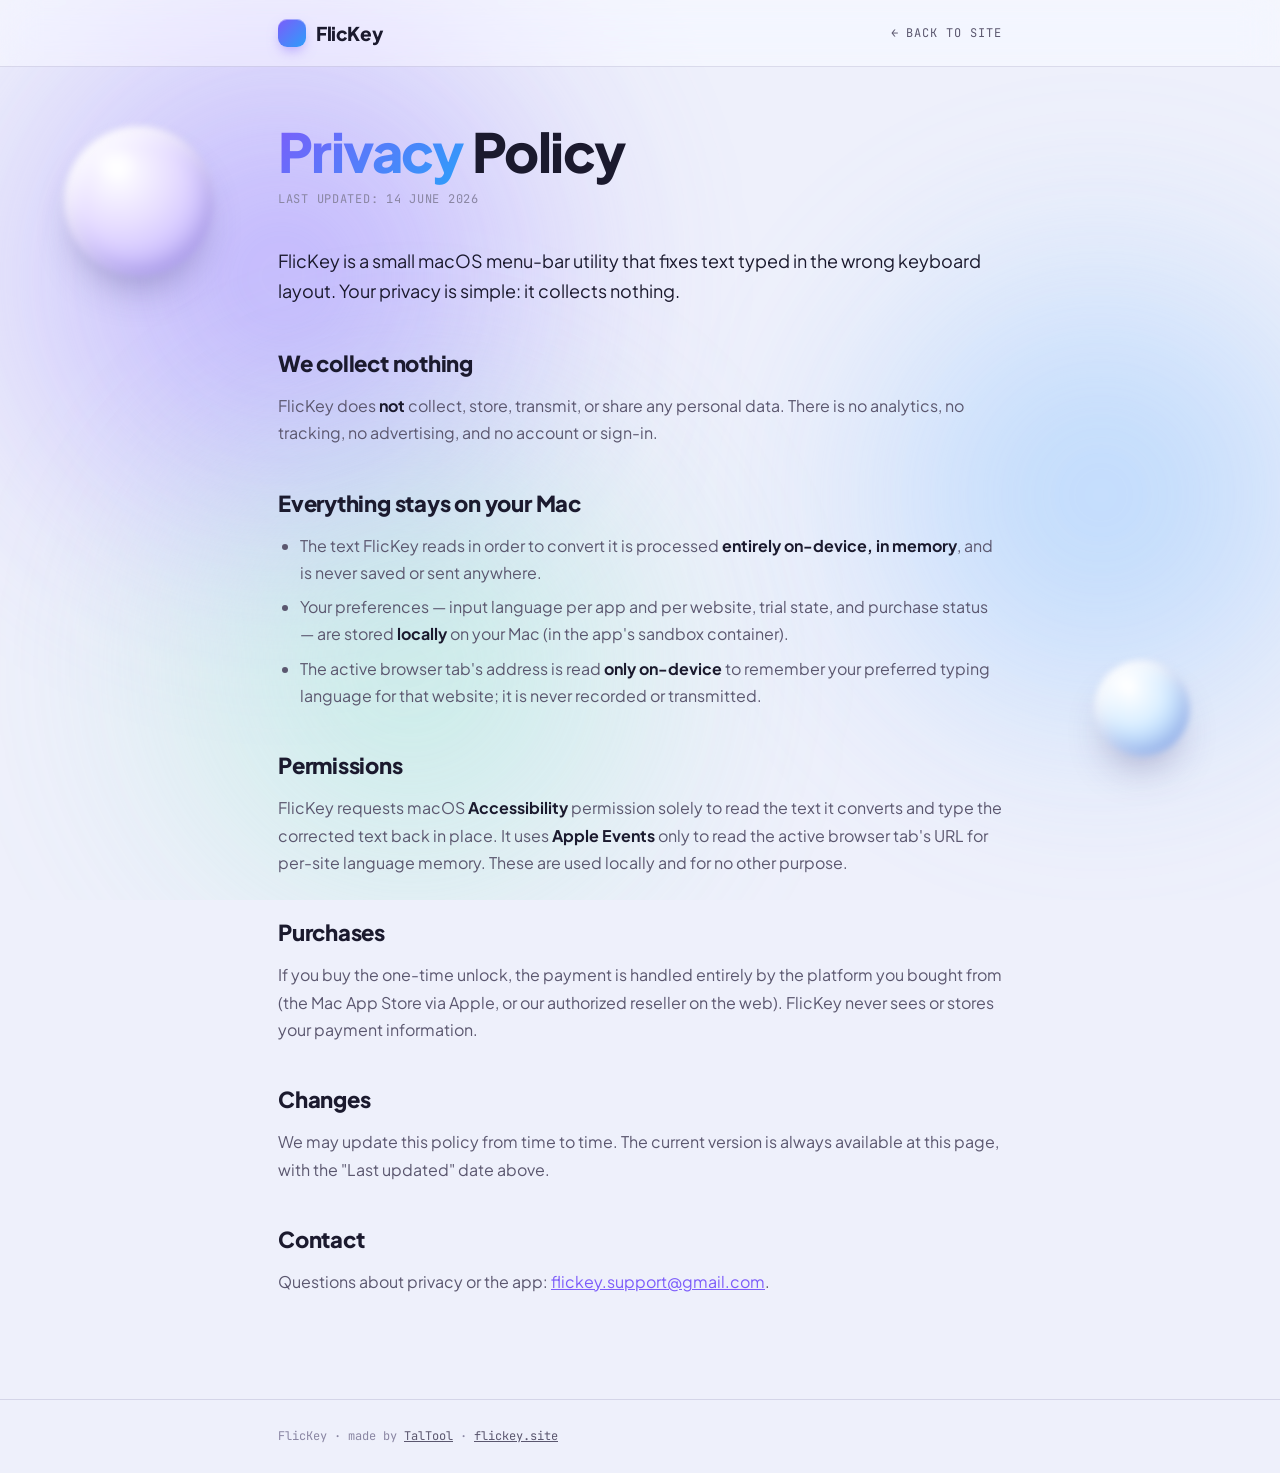
==== privacy.html @ 71493878 "Website: nav/anchor fixes, footer link, not-a-keylogger note - Fix nav: "Try it" -> #autoswitch (was" ====
<!DOCTYPE html>
<html lang="en">
<head>
<meta charset="UTF-8" />
<meta name="viewport" content="width=device-width, initial-scale=1.0" />
<title>FlicKey · Privacy Policy</title>
<meta name="description" content="Privacy policy for FlicKey, a macOS menu-bar utility. It collects no data — everything stays on your Mac." />
<meta name="robots" content="all" />
<link rel="icon" href="/favicon.ico" sizes="any" />
<link rel="icon" href="/favicon.svg" type="image/svg+xml" />
<link rel="apple-touch-icon" href="/apple-touch-icon.png" />
<meta name="theme-color" content="#EEF0FB" />
<link rel="preconnect" href="https://fonts.googleapis.com" />
<link rel="preconnect" href="https://fonts.gstatic.com" crossorigin />
<link href="https://fonts.googleapis.com/css2?family=Plus+Jakarta+Sans:wght@400;500;600;700;800&family=JetBrains+Mono:wght@500;600&display=swap" rel="stylesheet" />
<style>
  :root{
    --bg:#EEF0FB;--ink:#1B1A2E;--ink-soft:#5b576f;--ink-faint:#8a86a3;
    --g1:#7C5CFA;--g2:#2D9EFA;--grad:linear-gradient(135deg,var(--g1),var(--g2));
    --line:rgba(60,55,120,.14);
    --sans:'Plus Jakarta Sans',sans-serif;--mono:'JetBrains Mono',monospace;
    --glass:rgba(255,255,255,.42);
    --glass-fx:blur(16px) saturate(180%);
    --glass-shadow:inset 0 1.5px 1px rgba(255,255,255,.9),inset 0 -18px 30px -26px rgba(72,48,150,.35),0 26px 50px -26px rgba(60,55,120,.45);
  }
  *{box-sizing:border-box;margin:0;padding:0}
  html{background:var(--bg)}
  body{background:transparent;color:var(--ink);font-family:var(--sans);line-height:1.7;font-size:16px;-webkit-font-smoothing:antialiased;overflow-x:hidden;position:relative}
  /* fixed, out-of-focus colour field (matches the site) */
  .aurora{position:fixed;inset:0;z-index:-2;overflow:hidden;pointer-events:none}
  .aurora span{position:absolute;border-radius:50%;filter:blur(80px)}
  .aurora .a1{width:60vw;height:60vw;top:-12vh;left:-8vw;background:radial-gradient(circle,rgba(168,150,255,.9),transparent 68%);opacity:.85}
  .aurora .a2{width:52vw;height:52vw;top:18vh;right:-12vw;background:radial-gradient(circle,rgba(140,196,255,.85),transparent 68%);opacity:.7}
  .aurora .a3{width:56vw;height:56vw;bottom:-14vh;left:4vw;background:radial-gradient(circle,rgba(150,232,205,.8),transparent 68%);opacity:.6}
  .orb{position:fixed;border-radius:50%;pointer-events:none;z-index:-1;filter:blur(3px);
    box-shadow:inset -7px -10px 20px rgba(108,98,178,.3),inset 8px 10px 18px rgba(255,255,255,.85),0 24px 42px -16px rgba(60,55,120,.4)}
  .orb::after{content:"";position:absolute;top:14%;left:19%;width:30%;height:23%;border-radius:50%;background:radial-gradient(closest-side,rgba(255,255,255,.95),rgba(255,255,255,0))}
  .orb.a{width:150px;height:150px;background:radial-gradient(circle at 36% 30%,#fff,#e7deff 38%,#b3a0ff);top:14vh;left:5vw}
  .orb.b{width:96px;height:96px;background:radial-gradient(circle at 36% 30%,#fff,#dcefff 38%,#8fc6ff);bottom:16vh;right:7vw}
  ::selection{background:var(--g1);color:#fff}
  a{color:var(--g1)}a:hover{color:#5b3fe0}
  .wrap{max-width:780px;margin:0 auto;padding:0 28px;position:relative;z-index:1}

  header{position:sticky;top:0;z-index:5;background:rgba(255,255,255,.4);-webkit-backdrop-filter:blur(18px) saturate(180%);backdrop-filter:blur(18px) saturate(180%);border-bottom:1px solid var(--line)}
  .nav{display:flex;align-items:center;justify-content:space-between;height:66px}
  .brand{display:flex;align-items:center;gap:10px;font-weight:800;font-size:19px;letter-spacing:-.02em;color:var(--ink);text-decoration:none}
  .brand .mark{width:28px;height:28px;border-radius:9px;background:var(--grad);box-shadow:0 6px 14px -4px rgba(124,92,250,.6),inset 0 1px 0 rgba(255,255,255,.4)}
  .nav a.back{font-family:var(--mono);font-size:12px;letter-spacing:.08em;text-transform:uppercase;color:var(--ink-soft);text-decoration:none}
  .nav a.back:hover{color:var(--ink)}
  main{padding:56px 0 90px}
  h1{font-weight:800;font-size:clamp(34px,6vw,54px);line-height:1.04;letter-spacing:-.03em;margin-bottom:10px}
  h1 .grad{background:var(--grad);-webkit-background-clip:text;background-clip:text;color:transparent}
  .updated{font-family:var(--mono);font-size:12px;letter-spacing:.06em;text-transform:uppercase;color:var(--ink-faint);margin-bottom:36px}
  h2{font-weight:800;font-size:22px;margin:38px 0 10px;letter-spacing:-.01em}
  p{color:var(--ink-soft);margin-bottom:14px}
  ul{margin:0 0 14px 22px;color:var(--ink-soft)}
  li{margin-bottom:7px}
  b{font-weight:700;color:var(--ink)}
  .lead{font-size:18px;color:var(--ink);margin-bottom:8px}
  .box{position:relative;isolation:isolate;background:var(--glass);-webkit-backdrop-filter:var(--glass-fx);backdrop-filter:var(--glass-fx);
    border-radius:20px;padding:20px 22px;margin:22px 0;box-shadow:var(--glass-shadow)}
  .box::after{content:"";position:absolute;inset:0;border-radius:inherit;pointer-events:none;padding:1.5px;
    background:linear-gradient(135deg,rgba(255,255,255,1),rgba(255,255,255,.2) 24%,rgba(255,255,255,0) 48%,rgba(255,255,255,.24) 72%,rgba(255,255,255,.95)) border-box;
    -webkit-mask:linear-gradient(#000 0 0) content-box,linear-gradient(#000 0 0);-webkit-mask-composite:xor;
            mask:linear-gradient(#000 0 0) content-box,linear-gradient(#000 0 0);mask-composite:exclude}
  .box h3{font-weight:800;font-size:18px;margin-bottom:6px;color:var(--ink)}
  .price{background:var(--grad);-webkit-background-clip:text;background-clip:text;color:transparent;font-weight:800}
  code{font-family:var(--mono);font-size:13px;background:rgba(255,255,255,.5);border:1px solid var(--line);padding:1px 6px;border-radius:6px;color:var(--ink)}
  .note{font-size:13px;color:var(--ink-faint);font-style:italic}
  footer{border-top:1px solid var(--line);padding:26px 0;font-family:var(--mono);font-size:12px;color:var(--ink-faint)}
  footer a{color:var(--ink-soft)}
</style>
</head>
<body>

<div class="aurora" aria-hidden="true"><span class="a1"></span><span class="a2"></span><span class="a3"></span></div>
<div class="orb a"></div><div class="orb b"></div>

<header>
  <div class="wrap nav">
    <a class="brand" href="/"><span class="mark"></span>FlicKey</a>
    <a class="back" href="/">← Back to site</a>
  </div>
</header>

<main>
<div class="wrap">
  <h1><span class="grad">Privacy</span> Policy</h1>
  <div class="updated">Last updated: 14 June 2026</div>

  <p class="lead">FlicKey is a small macOS menu-bar utility that fixes text typed in the wrong keyboard layout. Your privacy is simple: it collects nothing.</p>

  <h2>We collect nothing</h2>
  <p>FlicKey does <b>not</b> collect, store, transmit, or share any personal data. There is no analytics, no tracking, no advertising, and no account or sign-in.</p>

  <h2>Everything stays on your Mac</h2>
  <ul>
    <li>The text FlicKey reads in order to convert it is processed <b>entirely on-device, in memory</b>, and is never saved or sent anywhere.</li>
    <li>Your preferences — input language per app and per website, trial state, and purchase status — are stored <b>locally</b> on your Mac (in the app's sandbox container).</li>
    <li>The active browser tab's address is read <b>only on-device</b> to remember your preferred typing language for that website; it is never recorded or transmitted.</li>
  </ul>

  <h2>Permissions</h2>
  <p>FlicKey requests macOS <b>Accessibility</b> permission solely to read the text it converts and type the corrected text back in place. It uses <b>Apple Events</b> only to read the active browser tab's URL for per-site language memory. These are used locally and for no other purpose.</p>

  <h2>Purchases</h2>
  <p>If you buy the one-time unlock, the payment is handled entirely by the platform you bought from (the Mac App Store via Apple, or our authorized reseller on the web). FlicKey never sees or stores your payment information.</p>

  <h2>Changes</h2>
  <p>We may update this policy from time to time. The current version is always available at this page, with the "Last updated" date above.</p>

  <h2>Contact</h2>
  <p>Questions about privacy or the app: <a href="mailto:flickey.support@gmail.com">flickey.support@gmail.com</a>.</p>
</div>
</main>

<footer>
  <div class="wrap">FlicKey · made by <a href="https://taltools.site">TalTool</a> · <a href="/">flickey.site</a></div>
</footer>
</body>
</html>
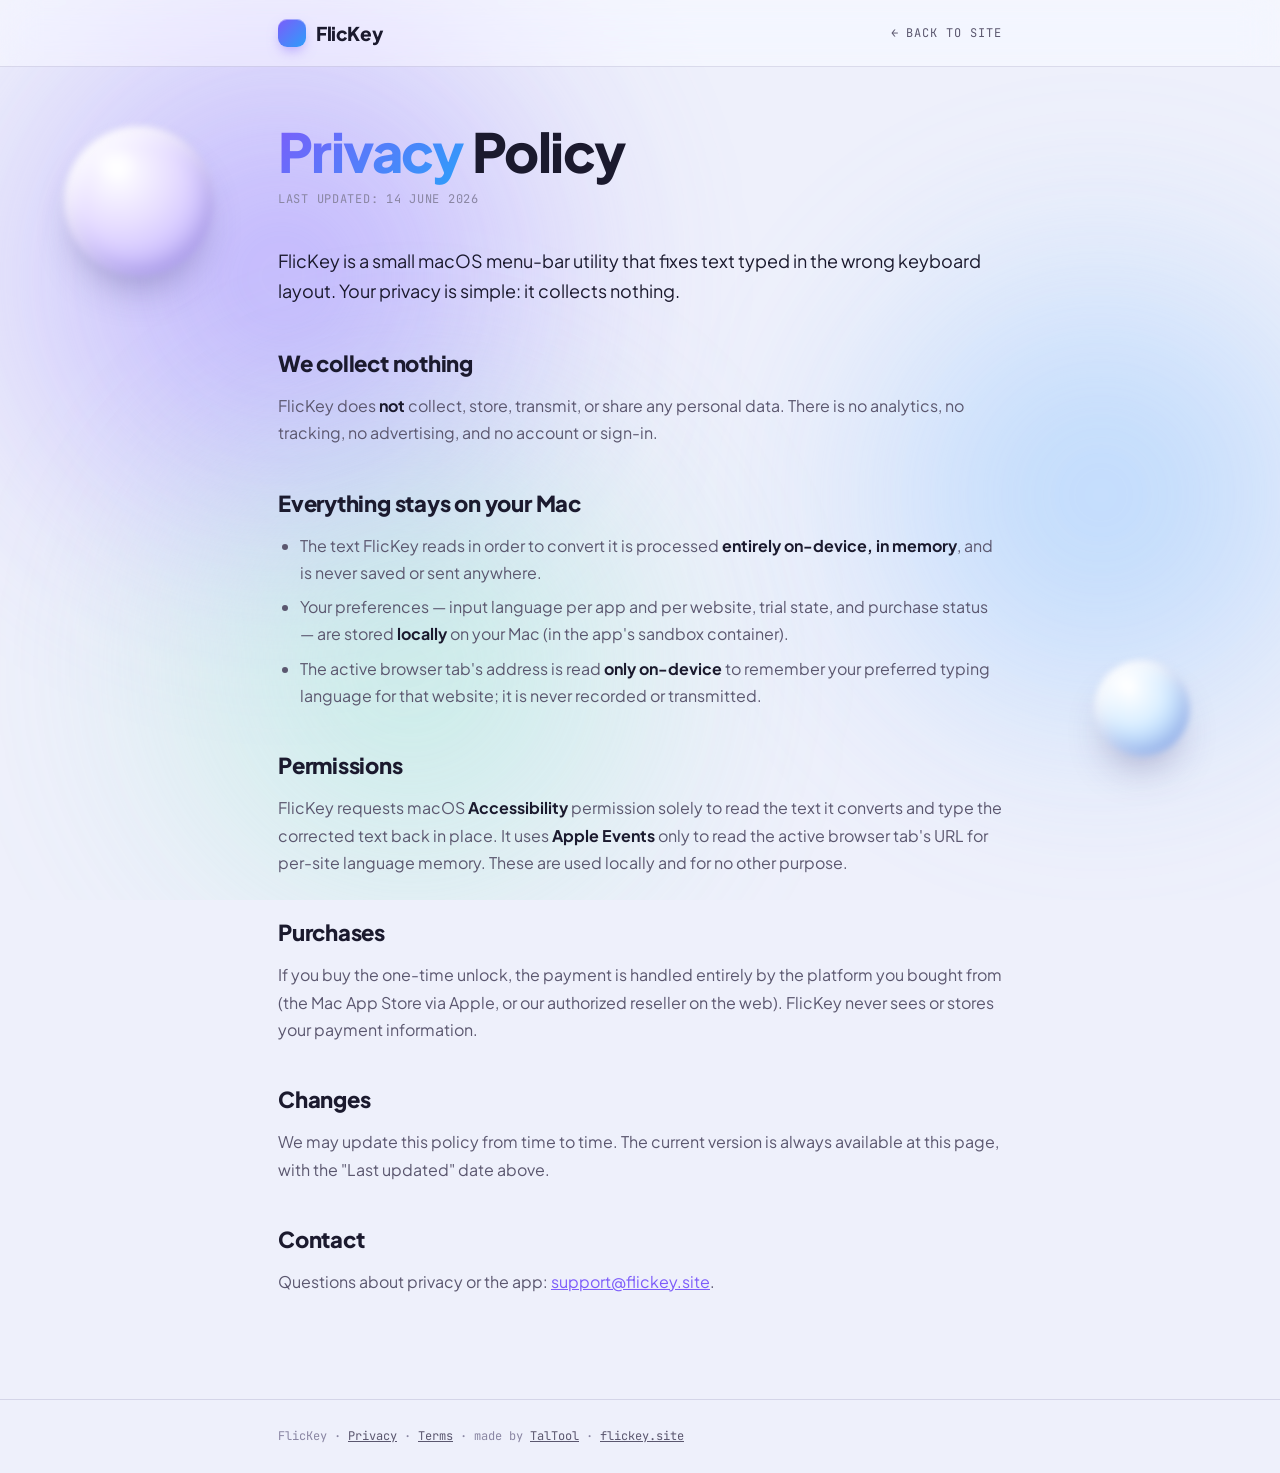
==== commit 76a00161: "Say "source available", surface the legal pages, drop the section numbering Launch prep for HN / Pro" ====
--- a/privacy.html
+++ b/privacy.html
@@ -110,12 +110,12 @@
   <p>We may update this policy from time to time. The current version is always available at this page, with the "Last updated" date above.</p>
 
   <h2>Contact</h2>
-  <p>Questions about privacy or the app: <a href="mailto:flickey.support@gmail.com">flickey.support@gmail.com</a>.</p>
+  <p>Questions about privacy or the app: <a href="mailto:support@flickey.site">support@flickey.site</a>.</p>
 </div>
 </main>
 
 <footer>
-  <div class="wrap">FlicKey · made by <a href="https://taltools.site">TalTool</a> · <a href="/">flickey.site</a></div>
+  <div class="wrap">FlicKey · <a href="privacy.html">Privacy</a> · <a href="terms.html">Terms</a> · made by <a href="https://taltools.site">TalTool</a> · <a href="/">flickey.site</a></div>
 </footer>
 </body>
 </html>
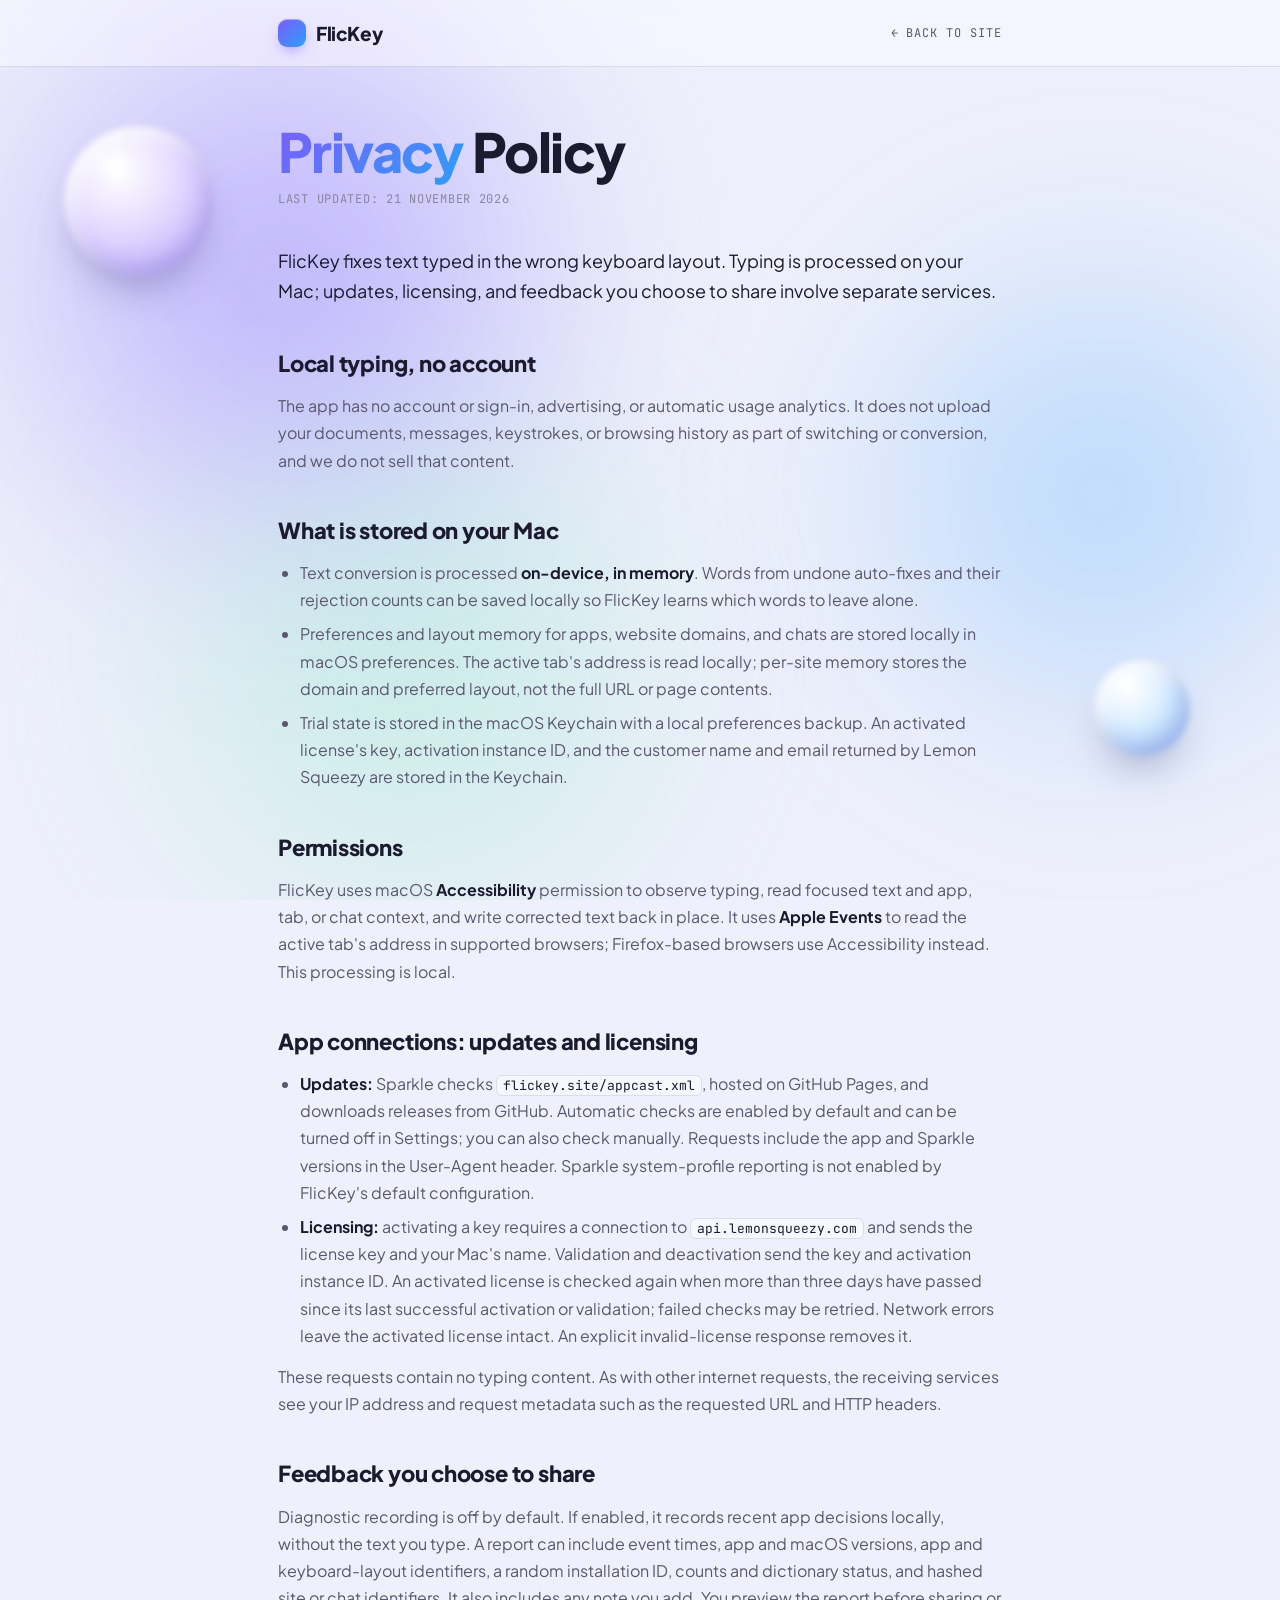
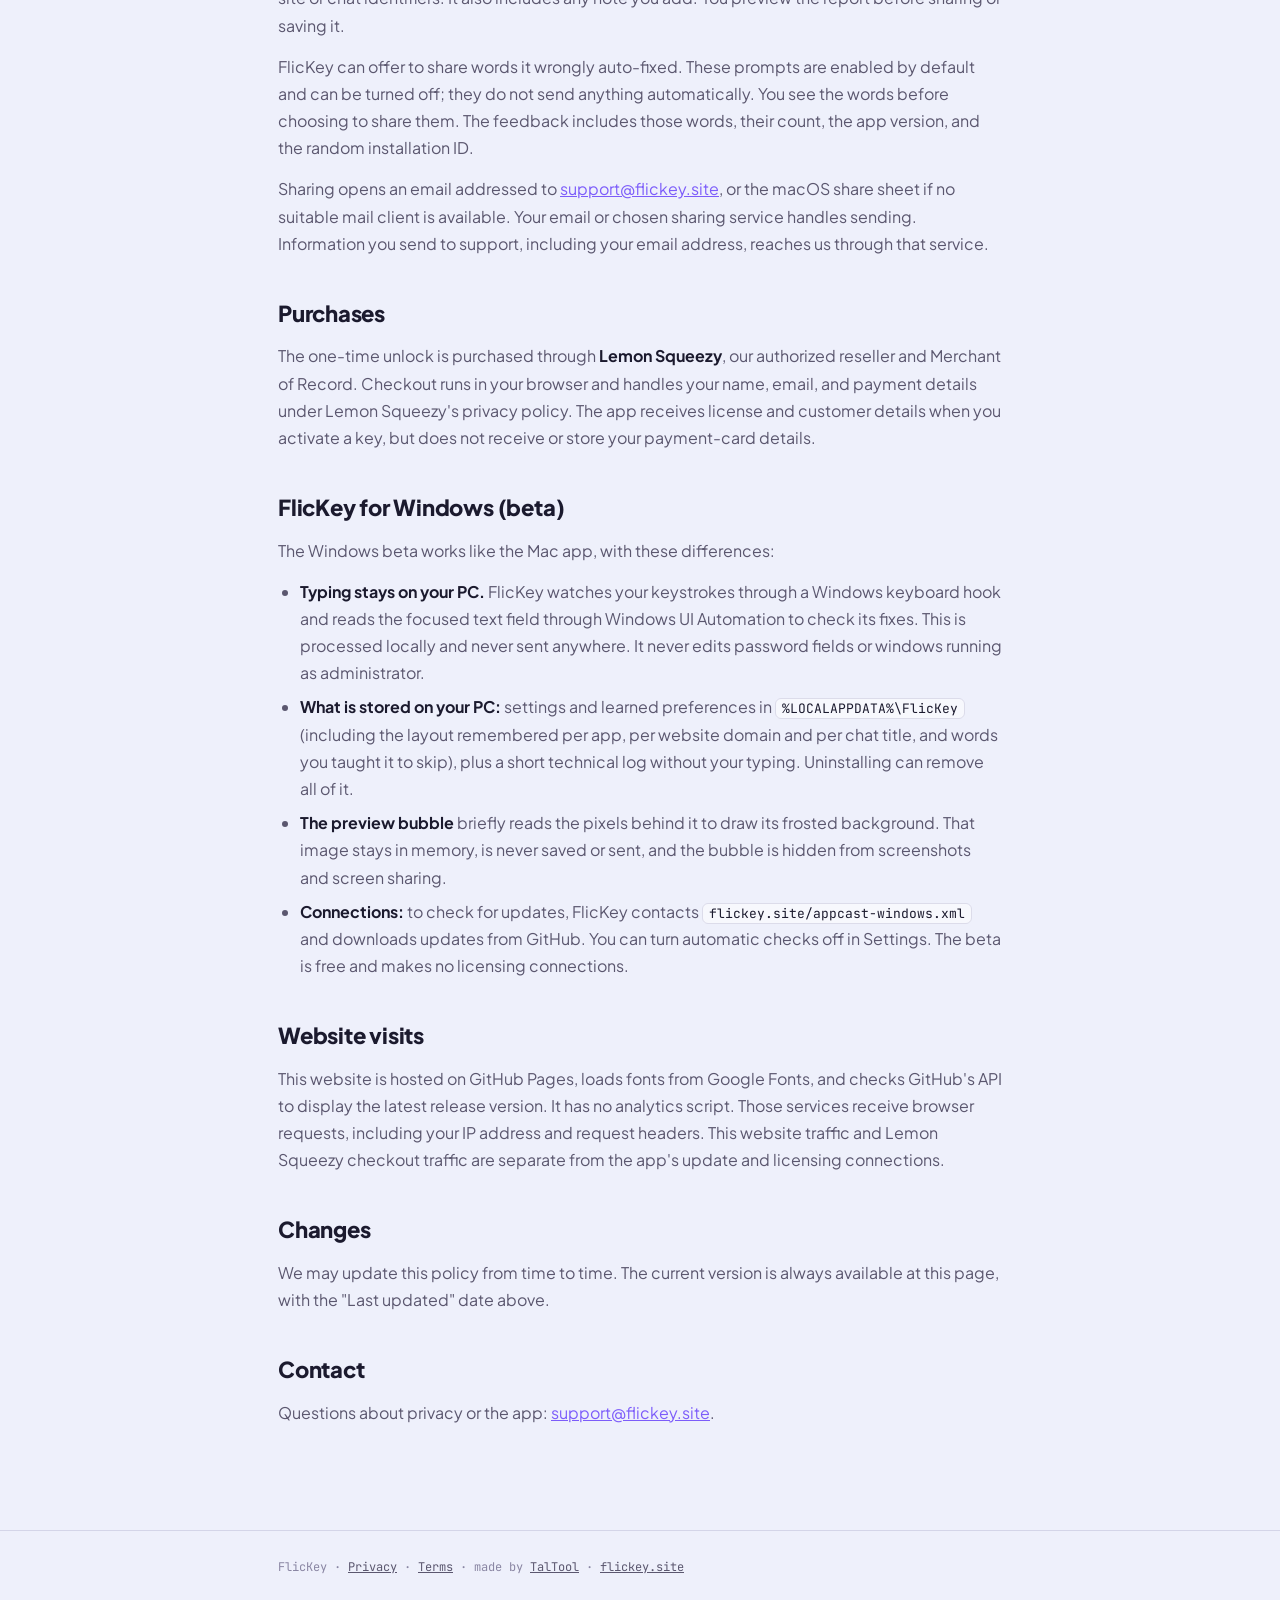
==== commit a82cf3c6: "FlicKey for Windows beta: download button, Windows privacy and terms, update feed; Mac copy correcti" ====
--- a/privacy.html
+++ b/privacy.html
@@ -4,7 +4,7 @@
 <meta charset="UTF-8" />
 <meta name="viewport" content="width=device-width, initial-scale=1.0" />
 <title>FlicKey · Privacy Policy</title>
-<meta name="description" content="Privacy policy for FlicKey, a macOS menu-bar utility. It collects no data — everything stays on your Mac." />
+<meta name="description" content="How FlicKey processes typing locally, stores preferences, connects for updates and licensing, and handles voluntary feedback, website visits, and purchases." />
 <meta name="robots" content="all" />
 <link rel="icon" href="/favicon.ico" sizes="any" />
 <link rel="icon" href="/favicon.svg" type="image/svg+xml" />
@@ -86,25 +86,49 @@
 <main>
 <div class="wrap">
   <h1><span class="grad">Privacy</span> Policy</h1>
-  <div class="updated">Last updated: 14 June 2026</div>
+  <div class="updated">Last updated: 21 November 2026</div>
 
-  <p class="lead">FlicKey is a small macOS menu-bar utility that fixes text typed in the wrong keyboard layout. Your privacy is simple: it collects nothing.</p>
+  <p class="lead">FlicKey fixes text typed in the wrong keyboard layout. Typing is processed on your Mac; updates, licensing, and feedback you choose to share involve separate services.</p>
 
-  <h2>We collect nothing</h2>
-  <p>FlicKey does <b>not</b> collect, store, transmit, or share any personal data. There is no analytics, no tracking, no advertising, and no account or sign-in.</p>
+  <h2>Local typing, no account</h2>
+  <p>The app has no account or sign-in, advertising, or automatic usage analytics. It does not upload your documents, messages, keystrokes, or browsing history as part of switching or conversion, and we do not sell that content.</p>
 
-  <h2>Everything stays on your Mac</h2>
+  <h2>What is stored on your Mac</h2>
   <ul>
-    <li>The text FlicKey reads in order to convert it is processed <b>entirely on-device, in memory</b>, and is never saved or sent anywhere.</li>
-    <li>Your preferences — input language per app and per website, trial state, and purchase status — are stored <b>locally</b> on your Mac (in the app's sandbox container).</li>
-    <li>The active browser tab's address is read <b>only on-device</b> to remember your preferred typing language for that website; it is never recorded or transmitted.</li>
+    <li>Text conversion is processed <b>on-device, in memory</b>. Words from undone auto-fixes and their rejection counts can be saved locally so FlicKey learns which words to leave alone.</li>
+    <li>Preferences and layout memory for apps, website domains, and chats are stored locally in macOS preferences. The active tab's address is read locally; per-site memory stores the domain and preferred layout, not the full URL or page contents.</li>
+    <li>Trial state is stored in the macOS Keychain with a local preferences backup. An activated license's key, activation instance ID, and the customer name and email returned by Lemon Squeezy are stored in the Keychain.</li>
   </ul>
 
   <h2>Permissions</h2>
-  <p>FlicKey requests macOS <b>Accessibility</b> permission solely to read the text it converts and type the corrected text back in place. It uses <b>Apple Events</b> only to read the active browser tab's URL for per-site language memory. These are used locally and for no other purpose.</p>
+  <p>FlicKey uses macOS <b>Accessibility</b> permission to observe typing, read focused text and app, tab, or chat context, and write corrected text back in place. It uses <b>Apple Events</b> to read the active tab's address in supported browsers; Firefox-based browsers use Accessibility instead. This processing is local.</p>
+
+  <h2>App connections: updates and licensing</h2>
+  <ul>
+    <li><b>Updates:</b> Sparkle checks <code>flickey.site/appcast.xml</code>, hosted on GitHub Pages, and downloads releases from GitHub. Automatic checks are enabled by default and can be turned off in Settings; you can also check manually. Requests include the app and Sparkle versions in the User-Agent header. Sparkle system-profile reporting is not enabled by FlicKey's default configuration.</li>
+    <li><b>Licensing:</b> activating a key requires a connection to <code>api.lemonsqueezy.com</code> and sends the license key and your Mac's name. Validation and deactivation send the key and activation instance ID. An activated license is checked again when more than three days have passed since its last successful activation or validation; failed checks may be retried. Network errors leave the activated license intact. An explicit invalid-license response removes it.</li>
+  </ul>
+  <p>These requests contain no typing content. As with other internet requests, the receiving services see your IP address and request metadata such as the requested URL and HTTP headers.</p>
+
+  <h2>Feedback you choose to share</h2>
+  <p>Diagnostic recording is off by default. If enabled, it records recent app decisions locally, without the text you type. A report can include event times, app and macOS versions, app and keyboard-layout identifiers, a random installation ID, counts and dictionary status, and hashed site or chat identifiers. It also includes any note you add. You preview the report before sharing or saving it.</p>
+  <p>FlicKey can offer to share words it wrongly auto-fixed. These prompts are enabled by default and can be turned off; they do not send anything automatically. You see the words before choosing to share them. The feedback includes those words, their count, the app version, and the random installation ID.</p>
+  <p>Sharing opens an email addressed to <a href="mailto:support@flickey.site">support@flickey.site</a>, or the macOS share sheet if no suitable mail client is available. Your email or chosen sharing service handles sending. Information you send to support, including your email address, reaches us through that service.</p>
 
   <h2>Purchases</h2>
-  <p>If you buy the one-time unlock, the payment is handled entirely by the platform you bought from (the Mac App Store via Apple, or our authorized reseller on the web). FlicKey never sees or stores your payment information.</p>
+  <p>The one-time unlock is purchased through <b>Lemon Squeezy</b>, our authorized reseller and Merchant of Record. Checkout runs in your browser and handles your name, email, and payment details under Lemon Squeezy's privacy policy. The app receives license and customer details when you activate a key, but does not receive or store your payment-card details.</p>
+
+  <h2>FlicKey for Windows (beta)</h2>
+  <p>The Windows beta works like the Mac app, with these differences:</p>
+  <ul>
+    <li><b>Typing stays on your PC.</b> FlicKey watches your keystrokes through a Windows keyboard hook and reads the focused text field through Windows UI Automation to check its fixes. This is processed locally and never sent anywhere. It never edits password fields or windows running as administrator.</li>
+    <li><b>What is stored on your PC:</b> settings and learned preferences in <code>%LOCALAPPDATA%\FlicKey</code> (including the layout remembered per app, per website domain and per chat title, and words you taught it to skip), plus a short technical log without your typing. Uninstalling can remove all of it.</li>
+    <li><b>The preview bubble</b> briefly reads the pixels behind it to draw its frosted background. That image stays in memory, is never saved or sent, and the bubble is hidden from screenshots and screen sharing.</li>
+    <li><b>Connections:</b> to check for updates, FlicKey contacts <code>flickey.site/appcast-windows.xml</code> and downloads updates from GitHub. You can turn automatic checks off in Settings. The beta is free and makes no licensing connections.</li>
+  </ul>
+
+  <h2>Website visits</h2>
+  <p>This website is hosted on GitHub Pages, loads fonts from Google Fonts, and checks GitHub's API to display the latest release version. It has no analytics script. Those services receive browser requests, including your IP address and request headers. This website traffic and Lemon Squeezy checkout traffic are separate from the app's update and licensing connections.</p>
 
   <h2>Changes</h2>
   <p>We may update this policy from time to time. The current version is always available at this page, with the "Last updated" date above.</p>
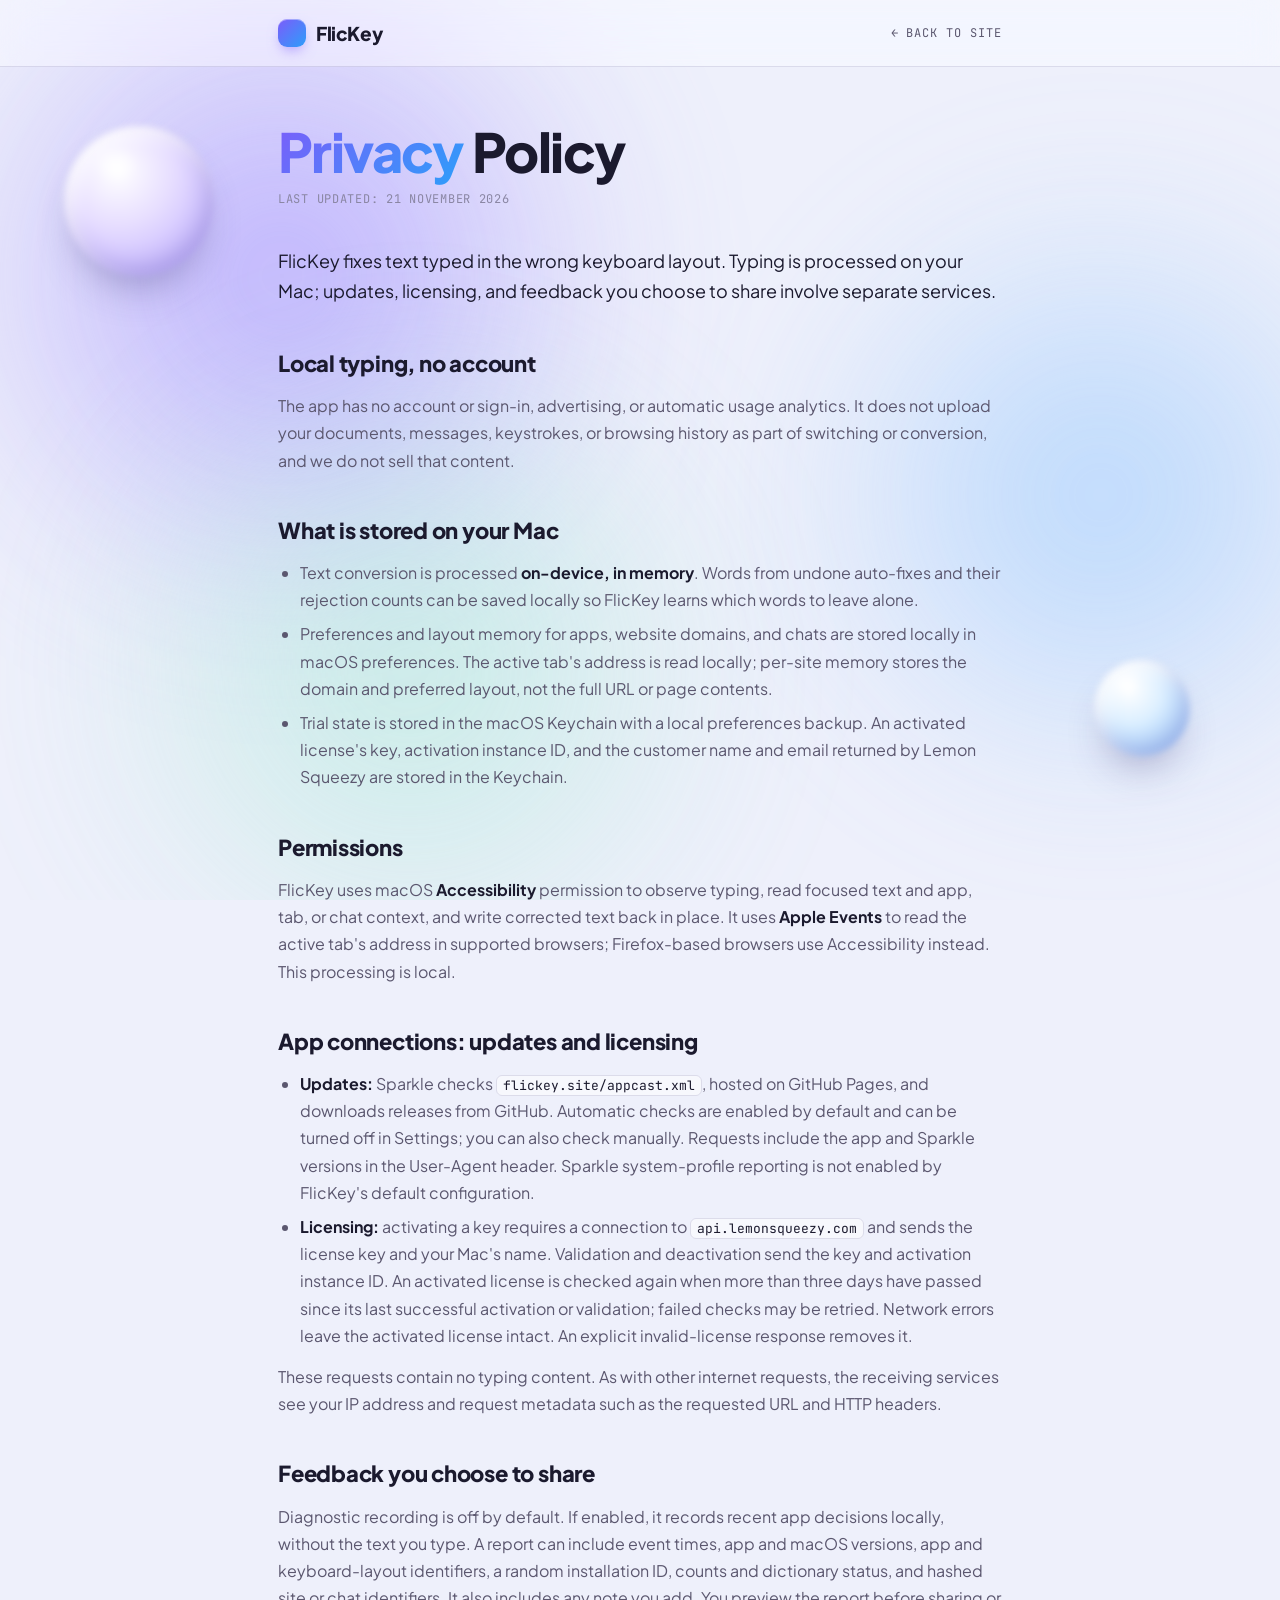
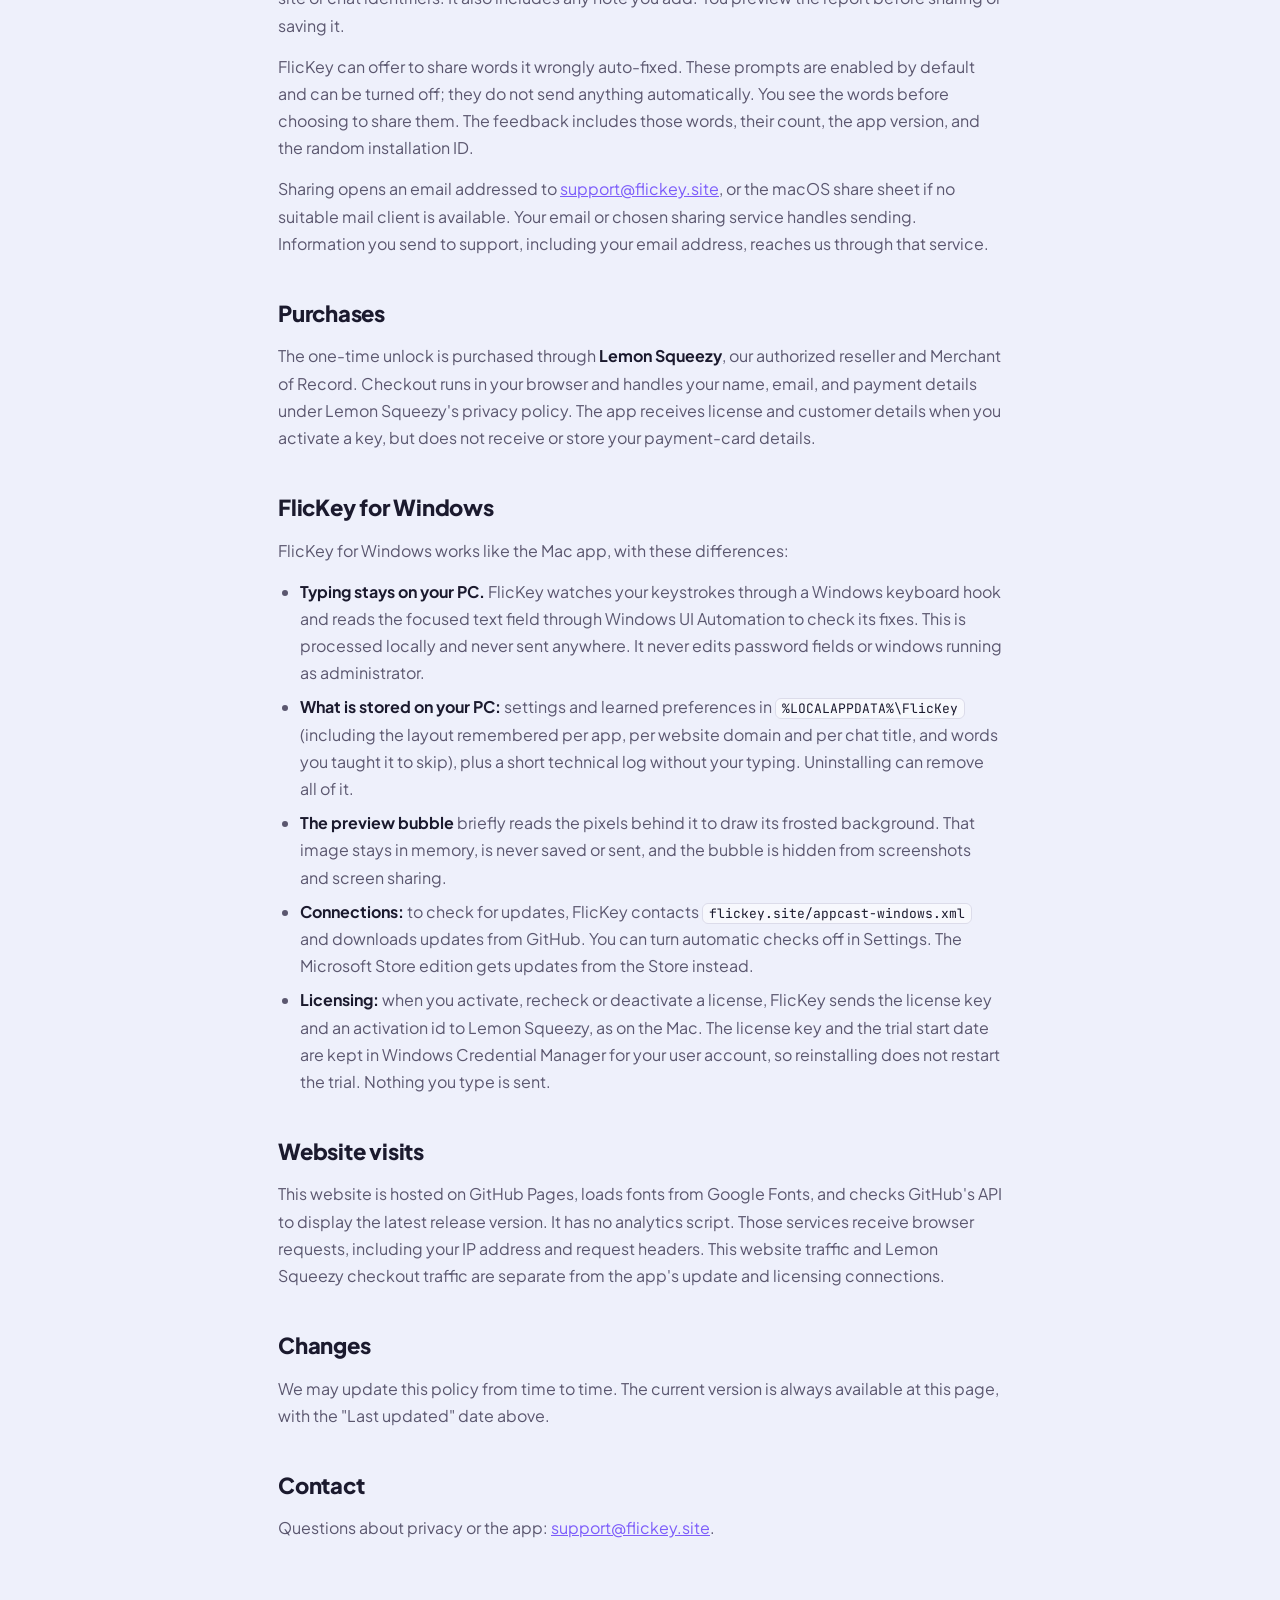
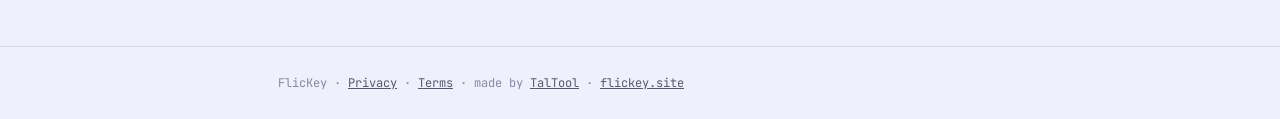
==== commit ddcbc9c5: "FlicKey for Windows 0.2.0: out of beta, 7-day trial and license; feed, links, privacy and terms Co-A" ====
--- a/privacy.html
+++ b/privacy.html
@@ -118,13 +118,14 @@
   <h2>Purchases</h2>
   <p>The one-time unlock is purchased through <b>Lemon Squeezy</b>, our authorized reseller and Merchant of Record. Checkout runs in your browser and handles your name, email, and payment details under Lemon Squeezy's privacy policy. The app receives license and customer details when you activate a key, but does not receive or store your payment-card details.</p>
 
-  <h2>FlicKey for Windows (beta)</h2>
-  <p>The Windows beta works like the Mac app, with these differences:</p>
+  <h2>FlicKey for Windows</h2>
+  <p>FlicKey for Windows works like the Mac app, with these differences:</p>
   <ul>
     <li><b>Typing stays on your PC.</b> FlicKey watches your keystrokes through a Windows keyboard hook and reads the focused text field through Windows UI Automation to check its fixes. This is processed locally and never sent anywhere. It never edits password fields or windows running as administrator.</li>
     <li><b>What is stored on your PC:</b> settings and learned preferences in <code>%LOCALAPPDATA%\FlicKey</code> (including the layout remembered per app, per website domain and per chat title, and words you taught it to skip), plus a short technical log without your typing. Uninstalling can remove all of it.</li>
     <li><b>The preview bubble</b> briefly reads the pixels behind it to draw its frosted background. That image stays in memory, is never saved or sent, and the bubble is hidden from screenshots and screen sharing.</li>
-    <li><b>Connections:</b> to check for updates, FlicKey contacts <code>flickey.site/appcast-windows.xml</code> and downloads updates from GitHub. You can turn automatic checks off in Settings. The beta is free and makes no licensing connections.</li>
+    <li><b>Connections:</b> to check for updates, FlicKey contacts <code>flickey.site/appcast-windows.xml</code> and downloads updates from GitHub. You can turn automatic checks off in Settings. The Microsoft Store edition gets updates from the Store instead.</li>
+    <li><b>Licensing:</b> when you activate, recheck or deactivate a license, FlicKey sends the license key and an activation id to Lemon Squeezy, as on the Mac. The license key and the trial start date are kept in Windows Credential Manager for your user account, so reinstalling does not restart the trial. Nothing you type is sent.</li>
   </ul>
 
   <h2>Website visits</h2>
